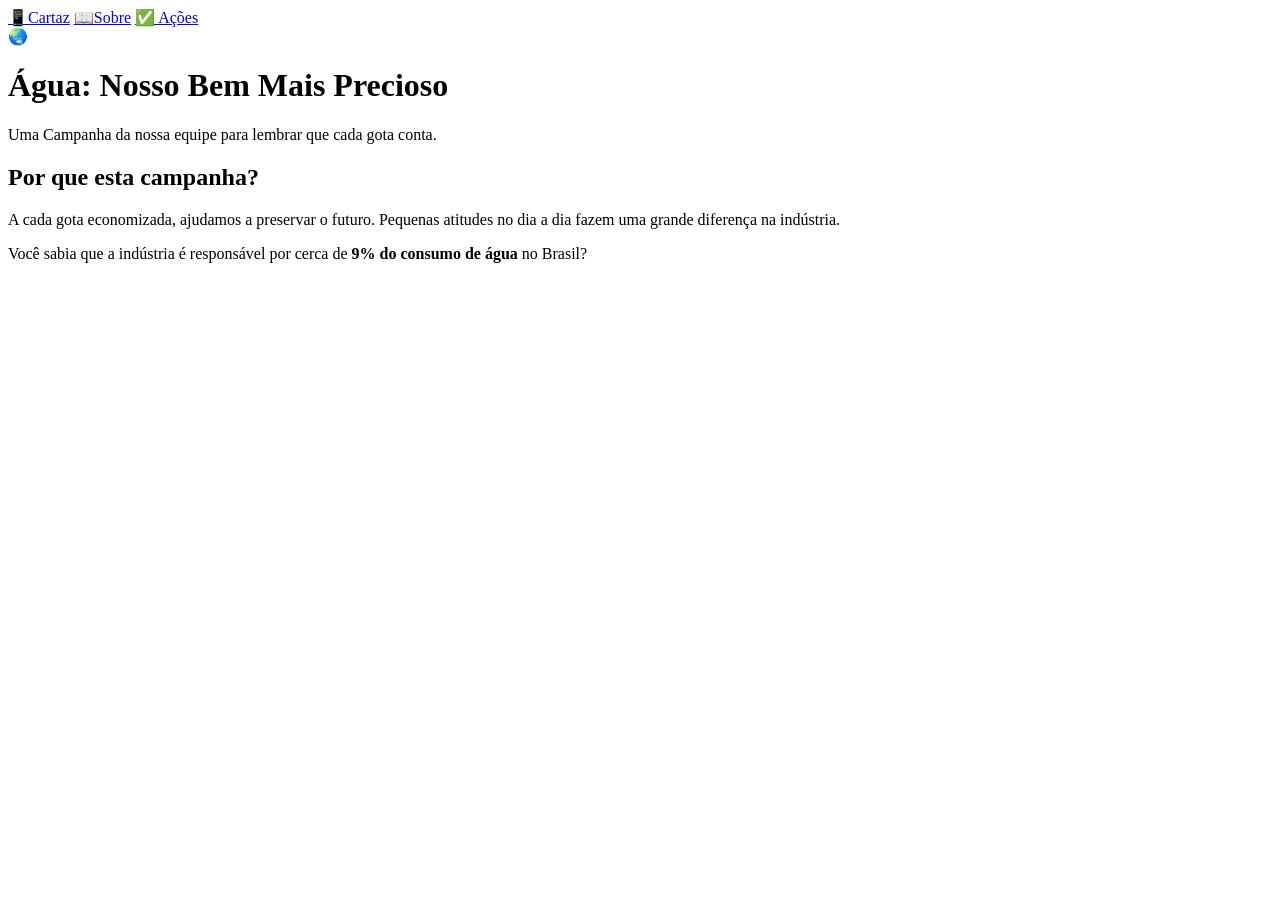
==== index.html @ f1572833 "feat(index): Adicionar Header e main" ====
<!DOCTYPE html>
<html lang="pt-BR">
<head>
    <meta charset="UTF-8">
    <meta name="viewport" content="width=device-width, initial-scale=1.0">
    <title>Água: Nosso Bem Mais Precioso</title>
</head>
<body>
    <header>
        <nav>
            <a href="index.html">📱Cartaz</a>
            <a href="sobre.html">📖Sobre</a>
            <a href="acoes.html">✅ Ações</a>
        </nav>
        <div>🌏</div>
        <h1>Água: Nosso Bem Mais Precioso</h1>
        <p>Uma Campanha da nossa equipe para lembrar que cada gota conta.</p>
    </header>
    <main>
        <section>
            <article>
                <h2>Por que esta campanha?</h2>
                <p>A cada gota economizada, ajudamos a preservar o futuro. Pequenas atitudes no dia a dia fazem uma grande diferença na indústria.</p>
                <p>Você sabia que a indústria é responsável por cerca de <strong>9% do consumo de água</strong> no Brasil?</p>
            </article>
        </section>
    </main>

    <footer>

    </footer>
</body>
</html>
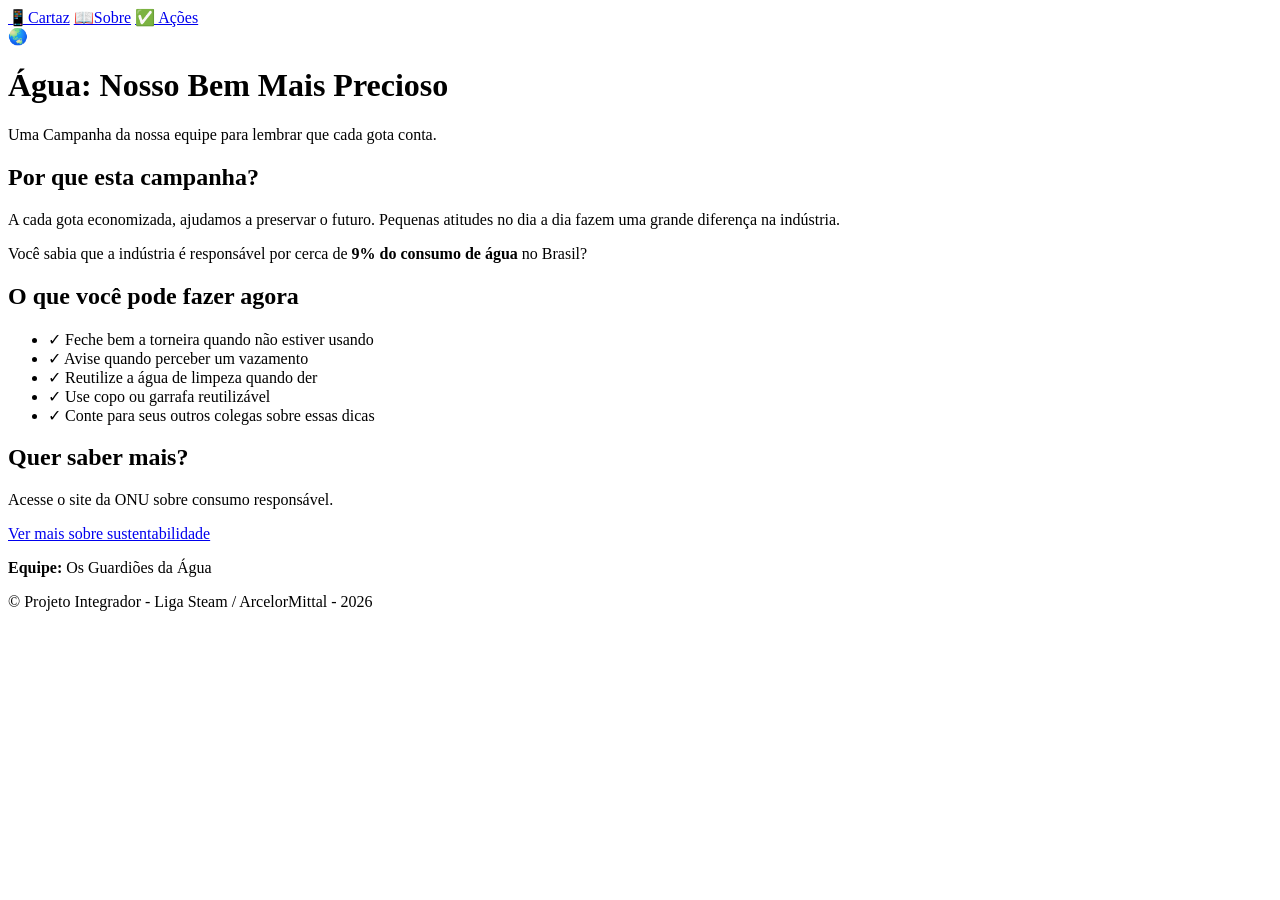
==== commit 14d6e549: "Feat: Finalização html index" ====
--- a/index.html
+++ b/index.html
@@ -1,10 +1,12 @@
 <!DOCTYPE html>
 <html lang="pt-BR">
+
 <head>
     <meta charset="UTF-8">
     <meta name="viewport" content="width=device-width, initial-scale=1.0">
     <title>Água: Nosso Bem Mais Precioso</title>
 </head>
+
 <body>
     <header>
         <nav>
@@ -18,16 +20,34 @@
     </header>
     <main>
         <section>
-            <article>
-                <h2>Por que esta campanha?</h2>
-                <p>A cada gota economizada, ajudamos a preservar o futuro. Pequenas atitudes no dia a dia fazem uma grande diferença na indústria.</p>
-                <p>Você sabia que a indústria é responsável por cerca de <strong>9% do consumo de água</strong> no Brasil?</p>
-            </article>
+            <h2>Por que esta campanha?</h2>
+            <p>A cada gota economizada, ajudamos a preservar o futuro. Pequenas atitudes no dia a dia fazem uma grande
+                diferença na indústria.</p>
+            <p>Você sabia que a indústria é responsável por cerca de <strong>9% do consumo de água</strong> no Brasil?
+            </p>
+        </section>
+        <section>
+            <div>
+                <h2>O que você pode fazer agora</h2>
+                <ul>
+                    <li>&check; Feche bem a torneira quando não estiver usando</li>
+                    <li>&check; Avise quando perceber um vazamento</li>
+                    <li>&check; Reutilize a água de limpeza quando der</li>
+                    <li>&check; Use copo ou garrafa reutilizável</li>
+                    <li>&check; Conte para seus outros colegas sobre essas dicas</li>
+            </div>
+        </section>
+        <section>
+            <h2 id="sabermais">Quer saber mais?</h2>
+            <p>Acesse o site da ONU sobre consumo responsável.</p>
+            <a href="https://brasil.un.org/pt-br/sdgs/12" target="_blank">Ver mais sobre sustentabilidade</a>
         </section>
     </main>
 
     <footer>
-
+        <p><strong>Equipe:</strong> Os Guardiões da Água</p>
+        <p>&copy; Projeto Integrador - Liga Steam / ArcelorMittal -  2026</p>
     </footer>
 </body>
+
 </html>
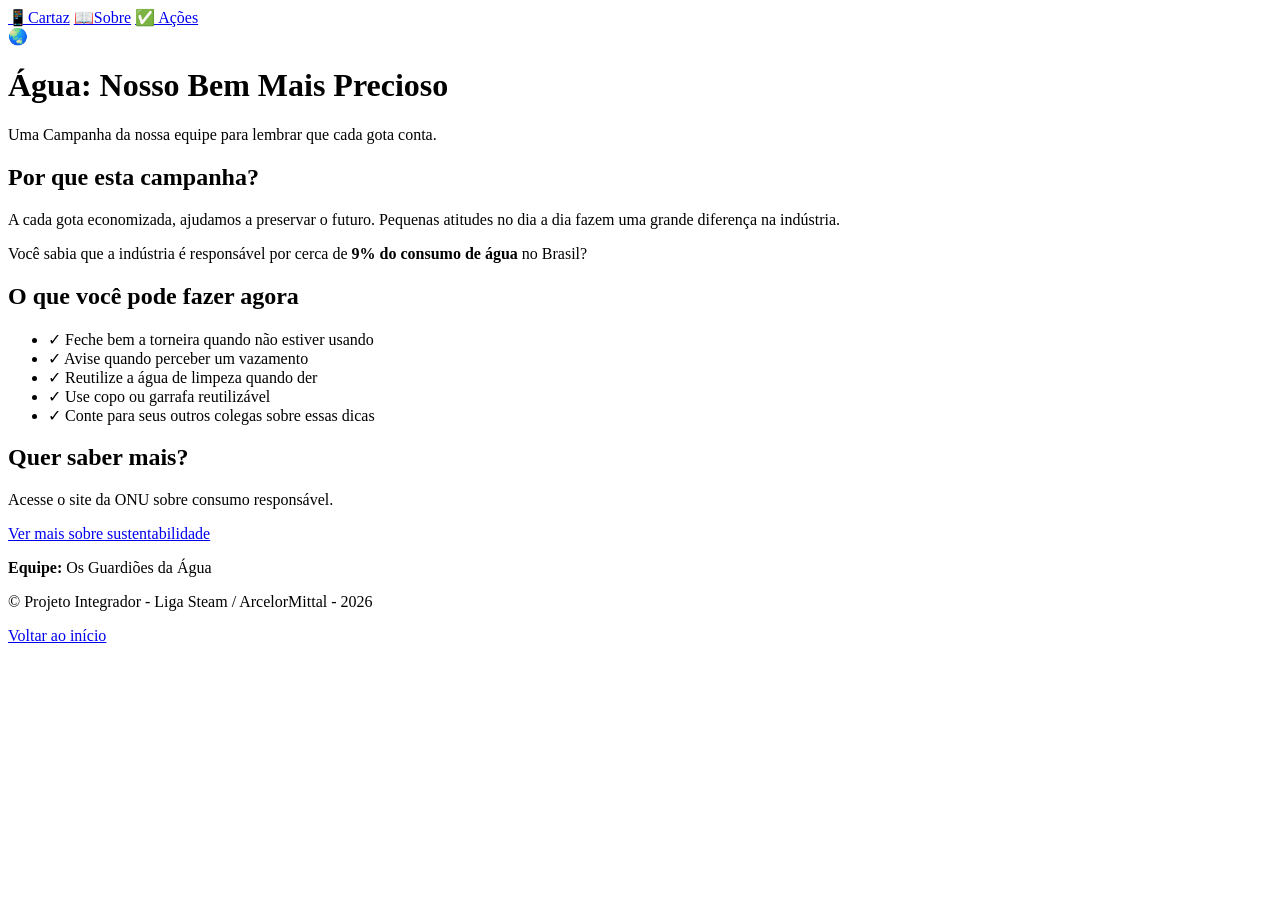
==== commit f5cb6a9c: "Feat: criação página sobre" ====
--- a/index.html
+++ b/index.html
@@ -5,6 +5,7 @@
     <meta charset="UTF-8">
     <meta name="viewport" content="width=device-width, initial-scale=1.0">
     <title>Água: Nosso Bem Mais Precioso</title>
+    <link rel="icon" href="data:image/svg+xml, <svg xmlns='http://www.w3.org/2000/svg' viewBox='0 0 100 100'><text y='0.9em' font-size='90'>🌏</text></svg>">
 </head>
 
 <body>
@@ -47,6 +48,7 @@
     <footer>
         <p><strong>Equipe:</strong> Os Guardiões da Água</p>
         <p>&copy; Projeto Integrador - Liga Steam / ArcelorMittal -  2026</p>
+        <a href="#">Voltar ao início</a>
     </footer>
 </body>
 
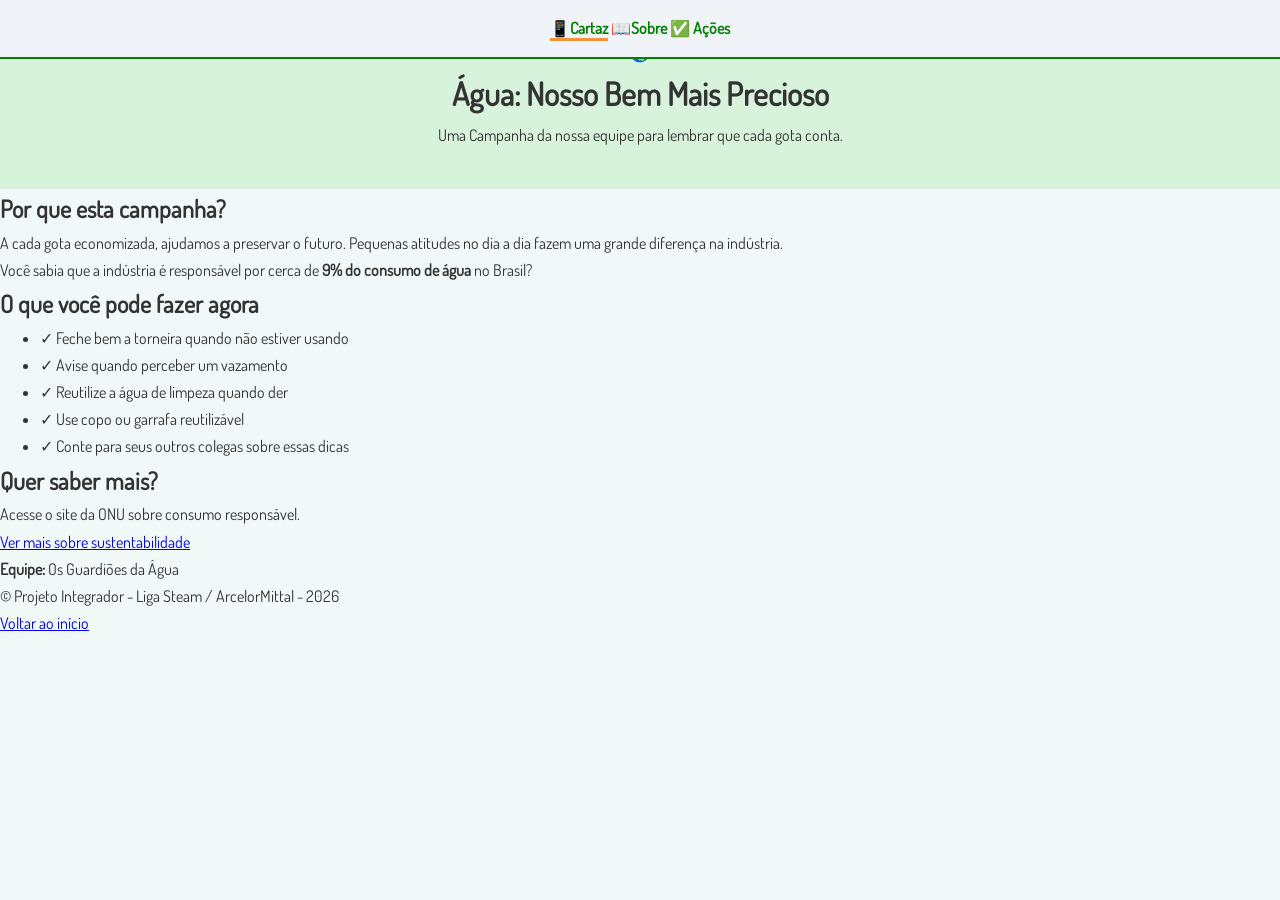
==== commit abcfd0f9: "Style: Estilização da página index" ====
--- a/index.html
+++ b/index.html
@@ -6,12 +6,13 @@
     <meta name="viewport" content="width=device-width, initial-scale=1.0">
     <title>Água: Nosso Bem Mais Precioso</title>
     <link rel="icon" href="data:image/svg+xml, <svg xmlns='http://www.w3.org/2000/svg' viewBox='0 0 100 100'><text y='0.9em' font-size='90'>🌏</text></svg>">
+    <link rel="stylesheet" href="/assets/css/style.css">
 </head>
 
 <body>
     <header>
-        <nav>
-            <a href="index.html">📱Cartaz</a>
+        <nav class="menu-navegacao">
+            <a href="index.html" class="ativo">📱Cartaz</a>
             <a href="sobre.html">📖Sobre</a>
             <a href="acoes.html">✅ Ações</a>
         </nav>
--- a/assets/css/style.css
+++ b/assets/css/style.css
@@ -0,0 +1,47 @@
+@font-face {
+    font-family: "Dosis";
+    src: url(/assets/fonts/Dosis-VariableFont_wght.ttf) format("truetype");
+    font-weight: normal;
+}
+
+* {
+    margin: 0px;
+    box-sizing: border-box;
+}
+
+body{
+    font-family: 'Dosis';
+    color: #333333;
+    background-color: rgb(241, 248, 248);
+    line-height: 1.7;
+}
+
+header{
+    background-color: #d8f3dc;
+    text-align: center;
+    padding: 40px 20px;
+}
+
+.menu-navegacao{
+    background-color: #f0f4f8;
+    padding: 15px;
+    border-bottom: 2px solid green;
+    position: fixed;
+    top: 0;
+    left: 0;
+    width: 100vw;
+    z-index: 100;
+}
+
+.menu-navegacao a{
+    margin: 0;
+    color: green;
+    text-decoration: none;
+    font-weight: bold;
+    transition: 0.5s;
+}
+
+.menu-navegacao a:hover, .ativo{
+    border-bottom: 3px solid #f69337;
+
+}
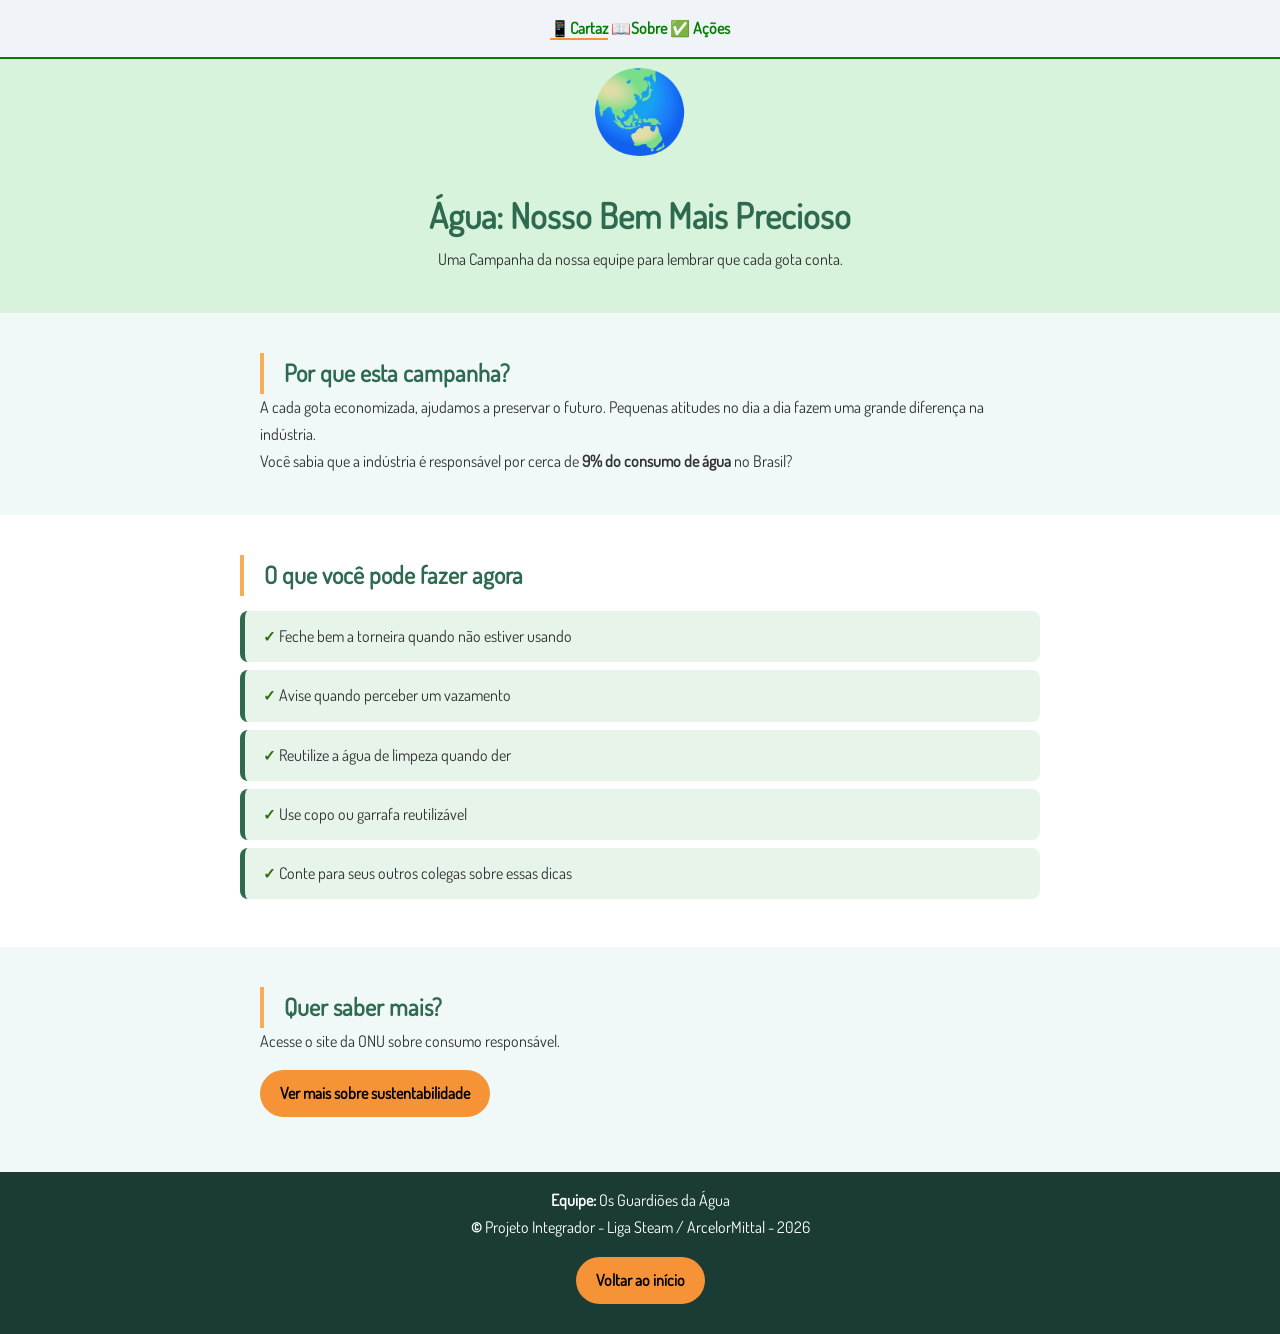
==== commit 8d437600: "style: Home e página de sobre" ====
--- a/index.html
+++ b/index.html
@@ -16,7 +16,7 @@
             <a href="sobre.html">📖Sobre</a>
             <a href="acoes.html">✅ Ações</a>
         </nav>
-        <div>🌏</div>
+        <div class="emoji" role="img" aria-label="Globo terrestre">🌏</div>
         <h1>Água: Nosso Bem Mais Precioso</h1>
         <p>Uma Campanha da nossa equipe para lembrar que cada gota conta.</p>
     </header>
@@ -28,28 +28,28 @@
             <p>Você sabia que a indústria é responsável por cerca de <strong>9% do consumo de água</strong> no Brasil?
             </p>
         </section>
-        <section>
-            <div>
+        <section class="secao-cinza">
+            <div class="container-central">
                 <h2>O que você pode fazer agora</h2>
-                <ul>
-                    <li>&check; Feche bem a torneira quando não estiver usando</li>
-                    <li>&check; Avise quando perceber um vazamento</li>
-                    <li>&check; Reutilize a água de limpeza quando der</li>
-                    <li>&check; Use copo ou garrafa reutilizável</li>
-                    <li>&check; Conte para seus outros colegas sobre essas dicas</li>
+                <ul class="list">
+                    <li><span>&check;</span> Feche bem a torneira quando não estiver usando</li>
+                    <li><span>&check;</span> Avise quando perceber um vazamento</li>
+                    <li><span>&check;</span> Reutilize a água de limpeza quando der</li>
+                    <li><span>&check;</span> Use copo ou garrafa reutilizável</li>
+                    <li><span>&check;</span> Conte para seus outros colegas sobre essas dicas</li>
             </div>
         </section>
         <section>
             <h2 id="sabermais">Quer saber mais?</h2>
             <p>Acesse o site da ONU sobre consumo responsável.</p>
-            <a href="https://brasil.un.org/pt-br/sdgs/12" target="_blank">Ver mais sobre sustentabilidade</a>
+            <a href="https://brasil.un.org/pt-br/sdgs/12" target="_blank" class="botao">Ver mais sobre sustentabilidade</a>
         </section>
     </main>
 
     <footer>
         <p><strong>Equipe:</strong> Os Guardiões da Água</p>
-        <p>&copy; Projeto Integrador - Liga Steam / ArcelorMittal -  2026</p>
-        <a href="#">Voltar ao início</a>
+        <p><span style="color: white;">&copy;</span> Projeto Integrador - Liga Steam / ArcelorMittal -  2026</p>
+        <a href="#" class="botao">Voltar ao início</a>
     </footer>
 </body>
 
--- a/assets/css/style.css
+++ b/assets/css/style.css
@@ -42,6 +42,80 @@
 }
 
 .menu-navegacao a:hover, .ativo{
-    border-bottom: 3px solid #f69337;
+    border-bottom: 2px solid #f69337;
+}
 
-}+.emoji{
+    font-size: 80px;
+    margin-bottom: 10px;
+}
+
+h1{
+    color: #2d6a4f;
+    font-size: 2.2em;
+    margin: 0px 10px;
+}
+
+/* ----------- MAIN ----------- */
+
+section{
+    padding: 40px 20px;
+    max-width: 800px;
+    margin: 0 auto;
+}
+
+.secao-cinza{
+    background-color: #ffffff;
+    max-width: 100%;
+}
+
+.container-central{
+    max-width: 800px;
+    margin: 0 auto;
+}
+
+h2{
+    color: #2d6a4f;
+    border-left: 4px solid #f6ad55;
+    padding-left: 20px;
+}
+
+/* lista e itens da lista */ 
+ul{
+    list-style: none;
+    padding: 0;
+    margin-top: 15px;
+}
+
+li{
+    background-color: #e6f4ea;
+    padding: 12px 18px;
+    margin-bottom: 8px;
+    border-radius: 8px;
+    border-left: 5px solid #2d6a4f;
+}
+
+footer{
+    background-color: #1a3c34;
+    color: white;
+    text-align: center;
+    cursor: default;
+    padding: 15px;
+}
+
+.botao{
+    display: inline-block;
+    background-color: #f69337;
+    color: black;
+    padding: 10px 20px;
+    border-radius: 30px;
+    text-decoration: none;
+    font-weight: bold;
+    margin: 15px 0;
+}
+
+span{
+    font-weight: bold;
+    font-size: 15px;
+    color: #326d0d;
+}
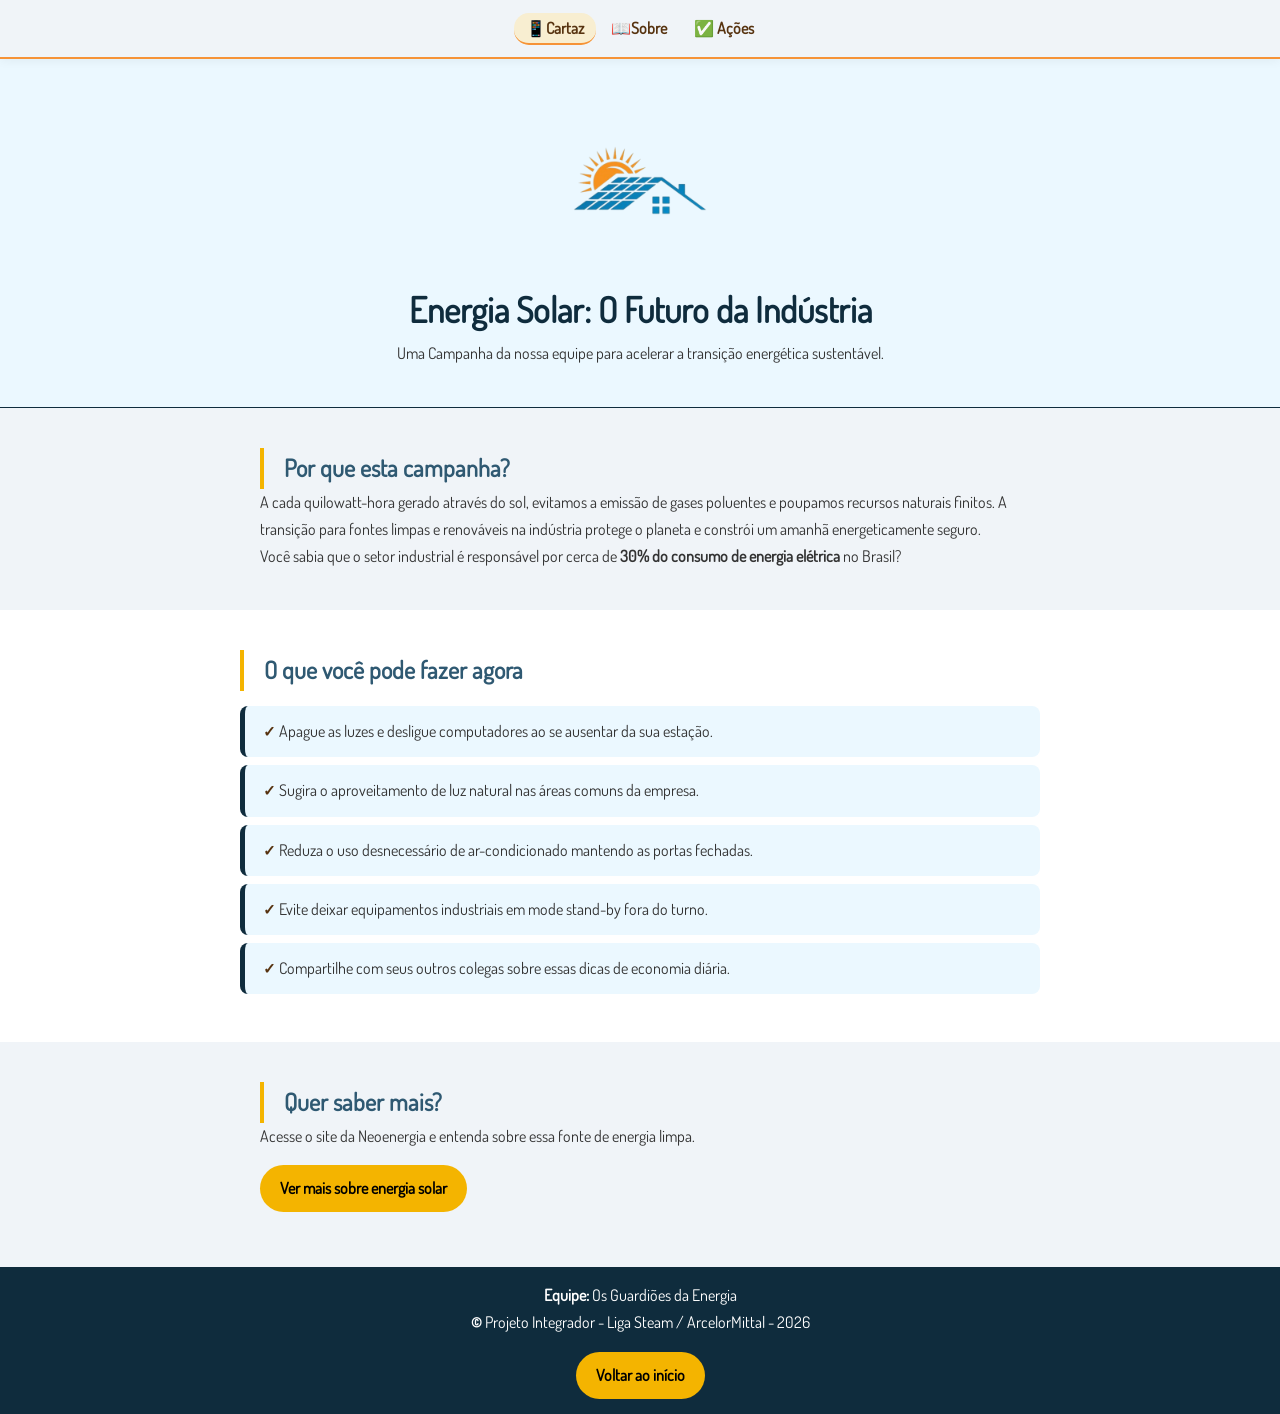
==== commit b7583c06: "alterações de estilo" ====
--- a/index.html
+++ b/index.html
@@ -5,8 +5,10 @@
     <meta charset="UTF-8">
     <meta name="viewport" content="width=device-width, initial-scale=1.0">
     <title>Água: Nosso Bem Mais Precioso</title>
-    <link rel="icon" href="data:image/svg+xml, <svg xmlns='http://www.w3.org/2000/svg' viewBox='0 0 100 100'><text y='0.9em' font-size='90'>🌏</text></svg>">
+    <link rel="shortcut icon" href="/assets/img/favicon.ico" type="image/x-icon">
     <link rel="stylesheet" href="/assets/css/style.css">
+    <script src="/assets/js/script.js" defer></script>
+
 </head>
 
 <body>
@@ -16,38 +18,39 @@
             <a href="sobre.html">📖Sobre</a>
             <a href="acoes.html">✅ Ações</a>
         </nav>
-        <div class="emoji" role="img" aria-label="Globo terrestre">🌏</div>
-        <h1>Água: Nosso Bem Mais Precioso</h1>
-        <p>Uma Campanha da nossa equipe para lembrar que cada gota conta.</p>
+        <div class="img">
+            <img src="/assets/img/home.png" alt="Energia Solar">
+        </div>
+        <h1>Energia Solar: O Futuro da Indústria</h1>
+        <p>Uma Campanha da nossa equipe para acelerar a transição energética sustentável.</p>
     </header>
     <main>
         <section>
             <h2>Por que esta campanha?</h2>
-            <p>A cada gota economizada, ajudamos a preservar o futuro. Pequenas atitudes no dia a dia fazem uma grande
-                diferença na indústria.</p>
-            <p>Você sabia que a indústria é responsável por cerca de <strong>9% do consumo de água</strong> no Brasil?
+            <p>A cada quilowatt-hora gerado através do sol, evitamos a emissão de gases poluentes e poupamos recursos naturais finitos. A transição para fontes limpas e renováveis na indústria protege o planeta e constrói um amanhã energeticamente seguro.</p>
+            <p>Você sabia que o setor industrial é responsável por cerca de <strong>30% do consumo de energia elétrica</strong> no Brasil?
             </p>
         </section>
         <section class="secao-cinza">
             <div class="container-central">
                 <h2>O que você pode fazer agora</h2>
                 <ul class="list">
-                    <li><span>&check;</span> Feche bem a torneira quando não estiver usando</li>
-                    <li><span>&check;</span> Avise quando perceber um vazamento</li>
-                    <li><span>&check;</span> Reutilize a água de limpeza quando der</li>
-                    <li><span>&check;</span> Use copo ou garrafa reutilizável</li>
-                    <li><span>&check;</span> Conte para seus outros colegas sobre essas dicas</li>
+                    <li><span>&check;</span> Apague as luzes e desligue computadores ao se ausentar da sua estação.</li>
+                    <li><span>&check;</span> Sugira o aproveitamento de luz natural nas áreas comuns da empresa.</li>
+                    <li><span>&check;</span> Reduza o uso desnecessário de ar-condicionado mantendo as portas fechadas.</li>
+                    <li><span>&check;</span> Evite deixar equipamentos industriais em mode stand-by fora do turno.</li>
+                    <li><span>&check;</span> Compartilhe com seus outros colegas sobre essas dicas de economia diária.</li>
             </div>
         </section>
         <section>
             <h2 id="sabermais">Quer saber mais?</h2>
-            <p>Acesse o site da ONU sobre consumo responsável.</p>
-            <a href="https://brasil.un.org/pt-br/sdgs/12" target="_blank" class="botao">Ver mais sobre sustentabilidade</a>
+            <p>Acesse o site da Neoenergia e entenda sobre essa fonte de energia limpa.</p>
+            <a href="https://www.neoenergia.com/energia-solar" target="_blank" class="botao">Ver mais sobre energia solar</a>
         </section>
     </main>
 
     <footer>
-        <p><strong>Equipe:</strong> Os Guardiões da Água</p>
+        <p><strong>Equipe:</strong> Os Guardiões da Energia</p>
         <p><span style="color: white;">&copy;</span> Projeto Integrador - Liga Steam / ArcelorMittal -  2026</p>
         <a href="#" class="botao">Voltar ao início</a>
     </footer>
--- a/assets/css/style.css
+++ b/assets/css/style.css
@@ -4,20 +4,28 @@
     font-weight: normal;
 }
 
+/* RESET CSS */
 * {
     margin: 0px;
     box-sizing: border-box;
 }
 
+/* BODY */
+html {
+    height: 100%;
+}
+
 body{
     font-family: 'Dosis';
     color: #333333;
-    background-color: rgb(241, 248, 248);
+    background-color: #f0f4f8;
     line-height: 1.7;
+    padding-top: 40px;
 }
 
 header{
-    background-color: #d8f3dc;
+    background-color: #ebf8ff;
+    border-bottom: 1px solid #0f2c3d;
     text-align: center;
     padding: 40px 20px;
 }
@@ -25,38 +33,51 @@
 .menu-navegacao{
     background-color: #f0f4f8;
     padding: 15px;
-    border-bottom: 2px solid green;
+    border-bottom: 2px solid #f69337;
     position: fixed;
     top: 0;
     left: 0;
-    width: 100vw;
+    width: 100%;
     z-index: 100;
+    gap: 25px;
+    box-shadow: 0 2px 10px #0000000d;
 }
 
 .menu-navegacao a{
     margin: 0;
-    color: green;
+    color: #573310;
     text-decoration: none;
     font-weight: bold;
-    transition: 0.5s;
+    padding: 5px 12px;
+    border-radius: 15px;
+    transition: 0.3s;
 }
 
 .menu-navegacao a:hover, .ativo{
+    background-color: #f8eed1;
+    color: #573310;
     border-bottom: 2px solid #f69337;
 }
 
-.emoji{
-    font-size: 80px;
-    margin-bottom: 10px;
+.img{
+    height: 200px;
+    width: auto; 
+    display: flex;
+    justify-content: center;
 }
 
 h1{
-    color: #2d6a4f;
+    color: #0f2c3d;
     font-size: 2.2em;
     margin: 0px 10px;
 }
 
 /* ----------- MAIN ----------- */
+.container-central{
+    max-width: 800px;
+    margin: 0 auto;
+
+}
 
 section{
     padding: 40px 20px;
@@ -75,8 +96,8 @@
 }
 
 h2{
-    color: #2d6a4f;
-    border-left: 4px solid #f6ad55;
+    color: #2f5972;
+    border-left: 4px solid #f4b400;
     padding-left: 20px;
 }
 
@@ -88,25 +109,27 @@
 }
 
 li{
-    background-color: #e6f4ea;
+    background-color: #ebf8ff;
     padding: 12px 18px;
     margin-bottom: 8px;
     border-radius: 8px;
-    border-left: 5px solid #2d6a4f;
+    border-left: 5px solid #0f2c3d;
 }
 
 footer{
-    background-color: #1a3c34;
+    background-color: #0f2c3d;
     color: white;
     text-align: center;
     cursor: default;
-    padding: 15px;
+    padding-top: 15px;
+    bottom: 0;
 }
 
 .botao{
     display: inline-block;
-    background-color: #f69337;
+    background-color: #f4b400;
     color: black;
+    border: 0;
     padding: 10px 20px;
     border-radius: 30px;
     text-decoration: none;
@@ -117,5 +140,48 @@
 span{
     font-weight: bold;
     font-size: 15px;
-    color: #326d0d;
+    color: #573310;
 }
+.formulario{
+    max-width: 400px;
+    margin: 20px auto;
+    padding: 25px 65px;
+    background-color: #ebf8ff;
+    border-radius: 12px;
+    border: 1px solid #ddd;
+    box-shadow: 4px 5px 8px 0px #84929a;
+}
+
+.formulario input{
+    width: 100%;
+    padding: 12px;
+    margin-bottom: 20px;
+    border: 1px solid #ccc;
+    border-radius: 6px;
+    height: 15px;
+}
+
+.lista-acoes{
+    display: grid;
+    grid-template-columns: repeat(auto-fit, minmax(250px, 1fr));
+    gap: 15px;
+    margin: 20px 0;
+}
+
+.acao-item{
+    background-color: #ebf8ff;
+    padding: 20px;
+    border-radius: 8px;
+    border-top: 4px solid #2d6a4f;
+    box-shadow: 4px 5px 8px 0px #84929a;
+    text-align: center;
+    transition: transform 0.3s;
+}
+
+.acao-item:hover{
+    transform: translateY(-5px);
+}
+
+.acao-texto{
+    margin: 16px;
+}
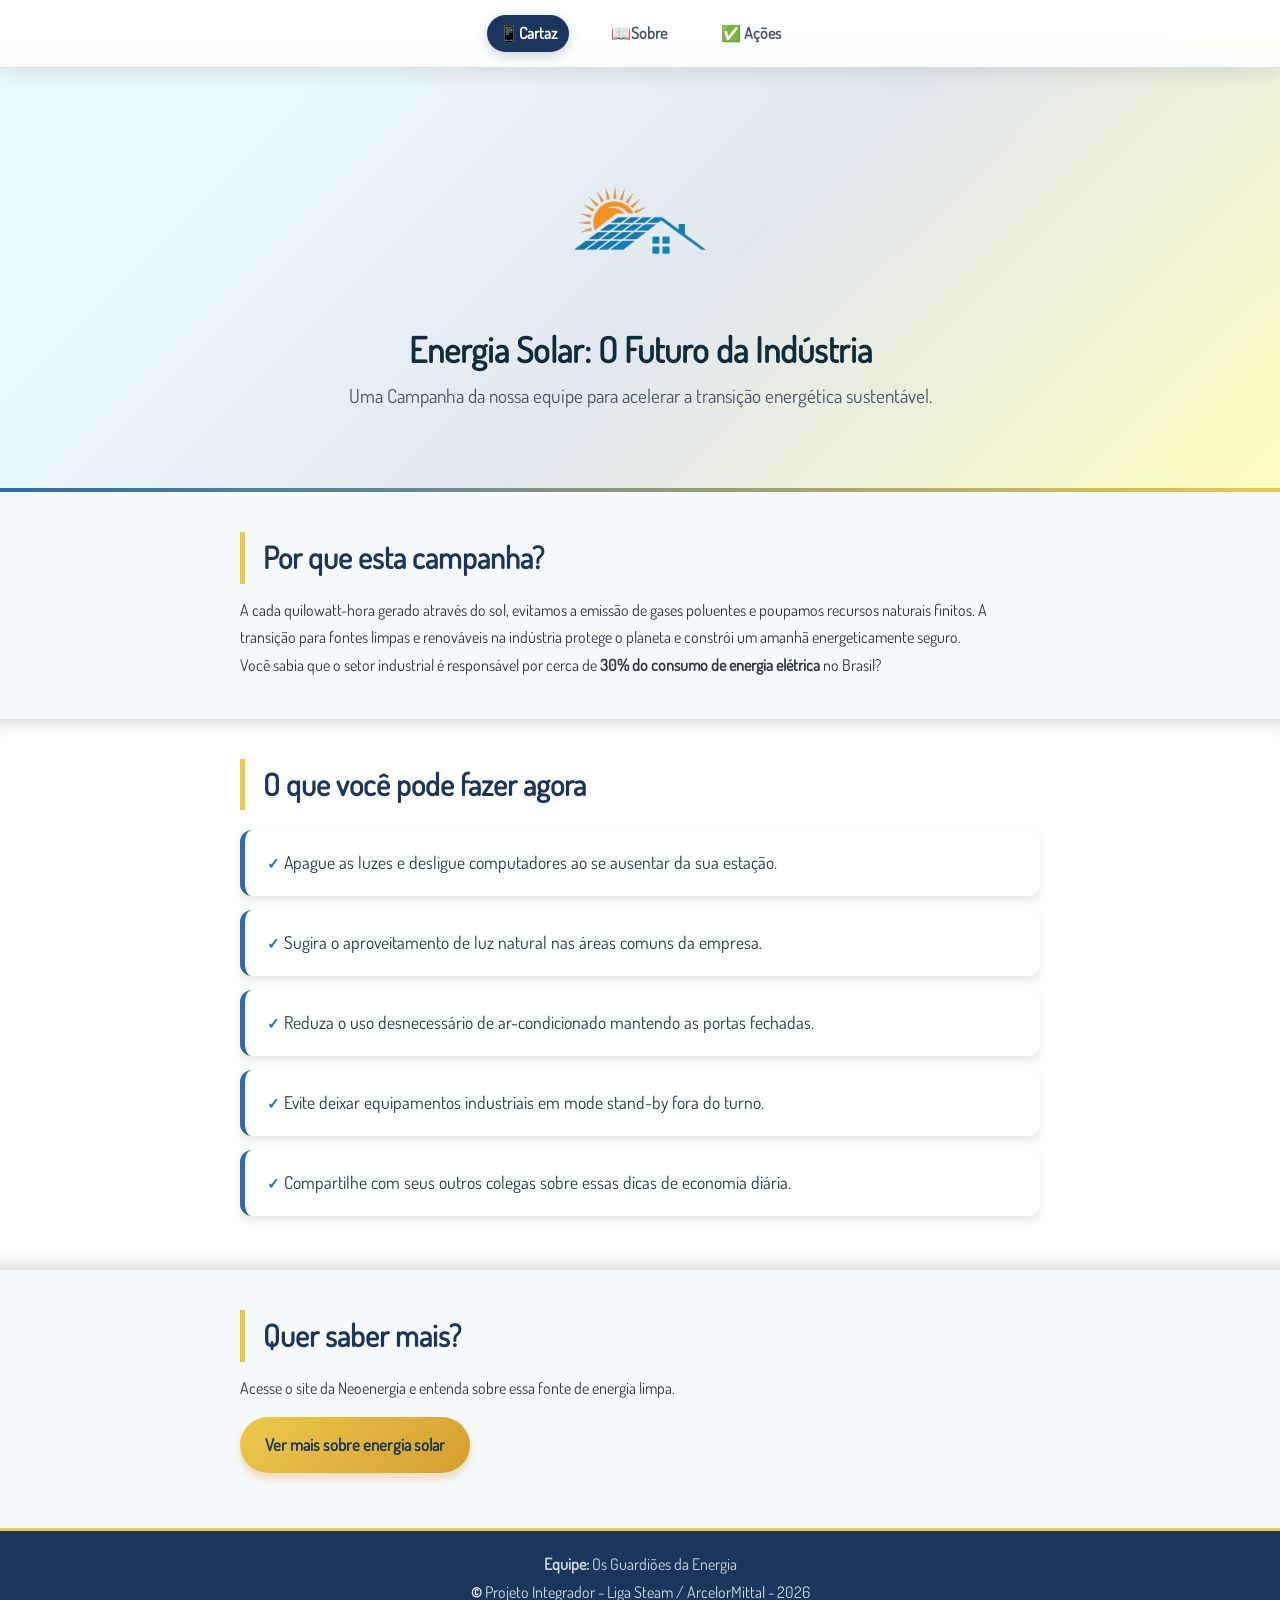
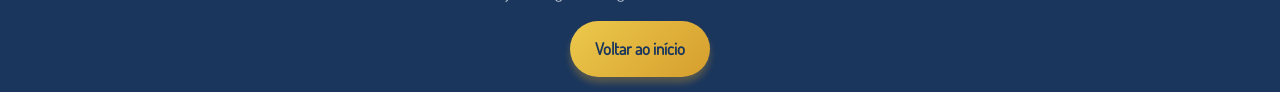
==== commit 496819c6: "Alterações finais no CSS" ====
--- a/index.html
+++ b/index.html
@@ -8,7 +8,6 @@
     <link rel="shortcut icon" href="/assets/img/favicon.ico" type="image/x-icon">
     <link rel="stylesheet" href="/assets/css/style.css">
     <script src="/assets/js/script.js" defer></script>
-
 </head>
 
 <body>
--- a/assets/css/style.css
+++ b/assets/css/style.css
@@ -7,6 +7,7 @@
 /* RESET CSS */
 * {
     margin: 0px;
+    padding: 0px;
     box-sizing: border-box;
 }
 
@@ -17,46 +18,62 @@
 
 body{
     font-family: 'Dosis';
-    color: #333333;
-    background-color: #f0f4f8;
+    color: #2D3748;
+    background-color: #f7fafc;
     line-height: 1.7;
     padding-top: 40px;
 }
 
 header{
-    background-color: #ebf8ff;
-    border-bottom: 1px solid #0f2c3d;
+    background: linear-gradient(135deg, #ebf8ff 20%, #e2e8f0 55%, #fefcbf 100%);
     text-align: center;
-    padding: 40px 20px;
+    padding: 80px 20px;
+    position: relative;
+    overflow: hidden;
+}
+
+/* Linha com gradiente abaixo do header */
+header::after{
+    content: '';
+    position: absolute;
+    bottom: 0;
+    left: 0;
+    width: 100%;
+    height: 4px;
+    background: linear-gradient(90deg, #2b6cb0, #ecc94b);
 }
 
 .menu-navegacao{
-    background-color: #f0f4f8;
+    background: #ffffffd9;    
+    backdrop-filter: blur(3px);
+    -webkit-backdrop-filter: blur(3px);
     padding: 15px;
-    border-bottom: 2px solid #f69337;
+    border-bottom: 1px solid #2b6cb033;
     position: fixed;
     top: 0;
     left: 0;
     width: 100%;
     z-index: 100;
-    gap: 25px;
-    box-shadow: 0 2px 10px #0000000d;
+    display: flex;
+    justify-content: center;
+    gap: 30px;
+    box-shadow: 0 4px 20px #00000019;
 }
 
 .menu-navegacao a{
     margin: 0;
-    color: #573310;
+    color: #4a5568;
     text-decoration: none;
     font-weight: bold;
     padding: 5px 12px;
-    border-radius: 15px;
+    border-radius: 20px;
     transition: 0.3s;
 }
 
 .menu-navegacao a:hover, .ativo{
-    background-color: #f8eed1;
-    color: #573310;
-    border-bottom: 2px solid #f69337;
+    background-color: #1a365d;
+    color: #ffffff !important;
+    box-shadow: 0 4px 12px rgba(26, 54, 93, 0.2);
 }
 
 .img{
@@ -72,6 +89,12 @@
     margin: 0px 10px;
 }
 
+header p {
+    color: #4A5568;
+    font-size: 1.2em;
+    margin: 0 auto;
+}
+
 /* ----------- MAIN ----------- */
 .container-central{
     max-width: 800px;
@@ -80,67 +103,86 @@
 }
 
 section{
-    padding: 40px 20px;
+    padding: 40px 0;
     max-width: 800px;
     margin: 0 auto;
 }
 
-.secao-cinza{
-    background-color: #ffffff;
+.secao-cinza {
+    background-color: #FFFFFF;
     max-width: 100%;
-}
-
-.container-central{
-    max-width: 800px;
-    margin: 0 auto;
+    box-shadow: inset 0 20px 20px -20px #00000040, 
+                inset 0 -20px 20px -20px #00000040;
 }
 
 h2{
-    color: #2f5972;
-    border-left: 4px solid #f4b400;
-    padding-left: 20px;
+    color: #1a365d;
+    font-size: 1.9em;
+    font-weight: 700;
+    border-left: 5px solid #ecc94b;
+    padding-left: 18px;
+    margin-bottom: 13px;
 }
 
 /* lista e itens da lista */ 
 ul{
     list-style: none;
     padding: 0;
-    margin-top: 15px;
+    margin-top: 20px;
 }
 
 li{
-    background-color: #ebf8ff;
-    padding: 12px 18px;
-    margin-bottom: 8px;
-    border-radius: 8px;
-    border-left: 5px solid #0f2c3d;
+    background-color: #ffffff;
+    padding: 18px 22px;
+    margin-bottom: 14px;
+    border-radius: 12px;
+    border-left: 5px solid #2b6cb0;
+    box-shadow: 0 4px 10px #0000001a;
+    font-size: 1.1em;
+}
+
+li:hover{
+    transform: translateX(5px);
+    box-shadow: 0 6px 10px #194472a3;
 }
 
 footer{
-    background-color: #0f2c3d;
-    color: white;
+    background-color: #1a365d;
+    color: #e2e8f0;
     text-align: center;
     cursor: default;
-    padding-top: 15px;
-    bottom: 0;
+    padding-top: 20px;
+    border-top: 3px solid #ecc94b;
+}
+
+footer p{
+    font-size: 1em;
+    opacity: 0.9;
 }
 
 .botao{
     display: inline-block;
-    background-color: #f4b400;
-    color: black;
+    background: linear-gradient(135deg, #ecc94b 0%, #d69e2e 100%);
+    color: #1a365d;
     border: 0;
-    padding: 10px 20px;
-    border-radius: 30px;
+    padding: 14px 25px;
+    border-radius: 50px;
     text-decoration: none;
+    font-size: 1.05em;
     font-weight: bold;
     margin: 15px 0;
+    box-shadow: 0 6px 7px #d69e2e52;
+}
+
+.botao:hover {
+    transform: translateY(-2px);
+    box-shadow: 0 8px 15px #d69e2e73;
 }
 
 span{
     font-weight: bold;
     font-size: 15px;
-    color: #573310;
+    color: #2b6cb0;
 }
 .formulario{
     max-width: 400px;
@@ -164,22 +206,24 @@
 .lista-acoes{
     display: grid;
     grid-template-columns: repeat(auto-fit, minmax(250px, 1fr));
-    gap: 15px;
-    margin: 20px 0;
+    gap: 25px;
+    margin: 35px 0;
 }
 
 .acao-item{
     background-color: #ebf8ff;
-    padding: 20px;
-    border-radius: 8px;
-    border-top: 4px solid #2d6a4f;
-    box-shadow: 4px 5px 8px 0px #84929a;
+    padding: 15px 20px;
+    border-radius: 15px;
+    border-top: 5px solid #ecc94b;
+    box-shadow: 4px 5px 8px 0px #194472a3;
     text-align: center;
     transition: transform 0.3s;
 }
 
 .acao-item:hover{
-    transform: translateY(-5px);
+    transform: translateY(-8px);
+    border-top-color: #1a365d;
+    box-shadow: 0 6px 10px #194472a3;
 }
 
 .acao-texto{
